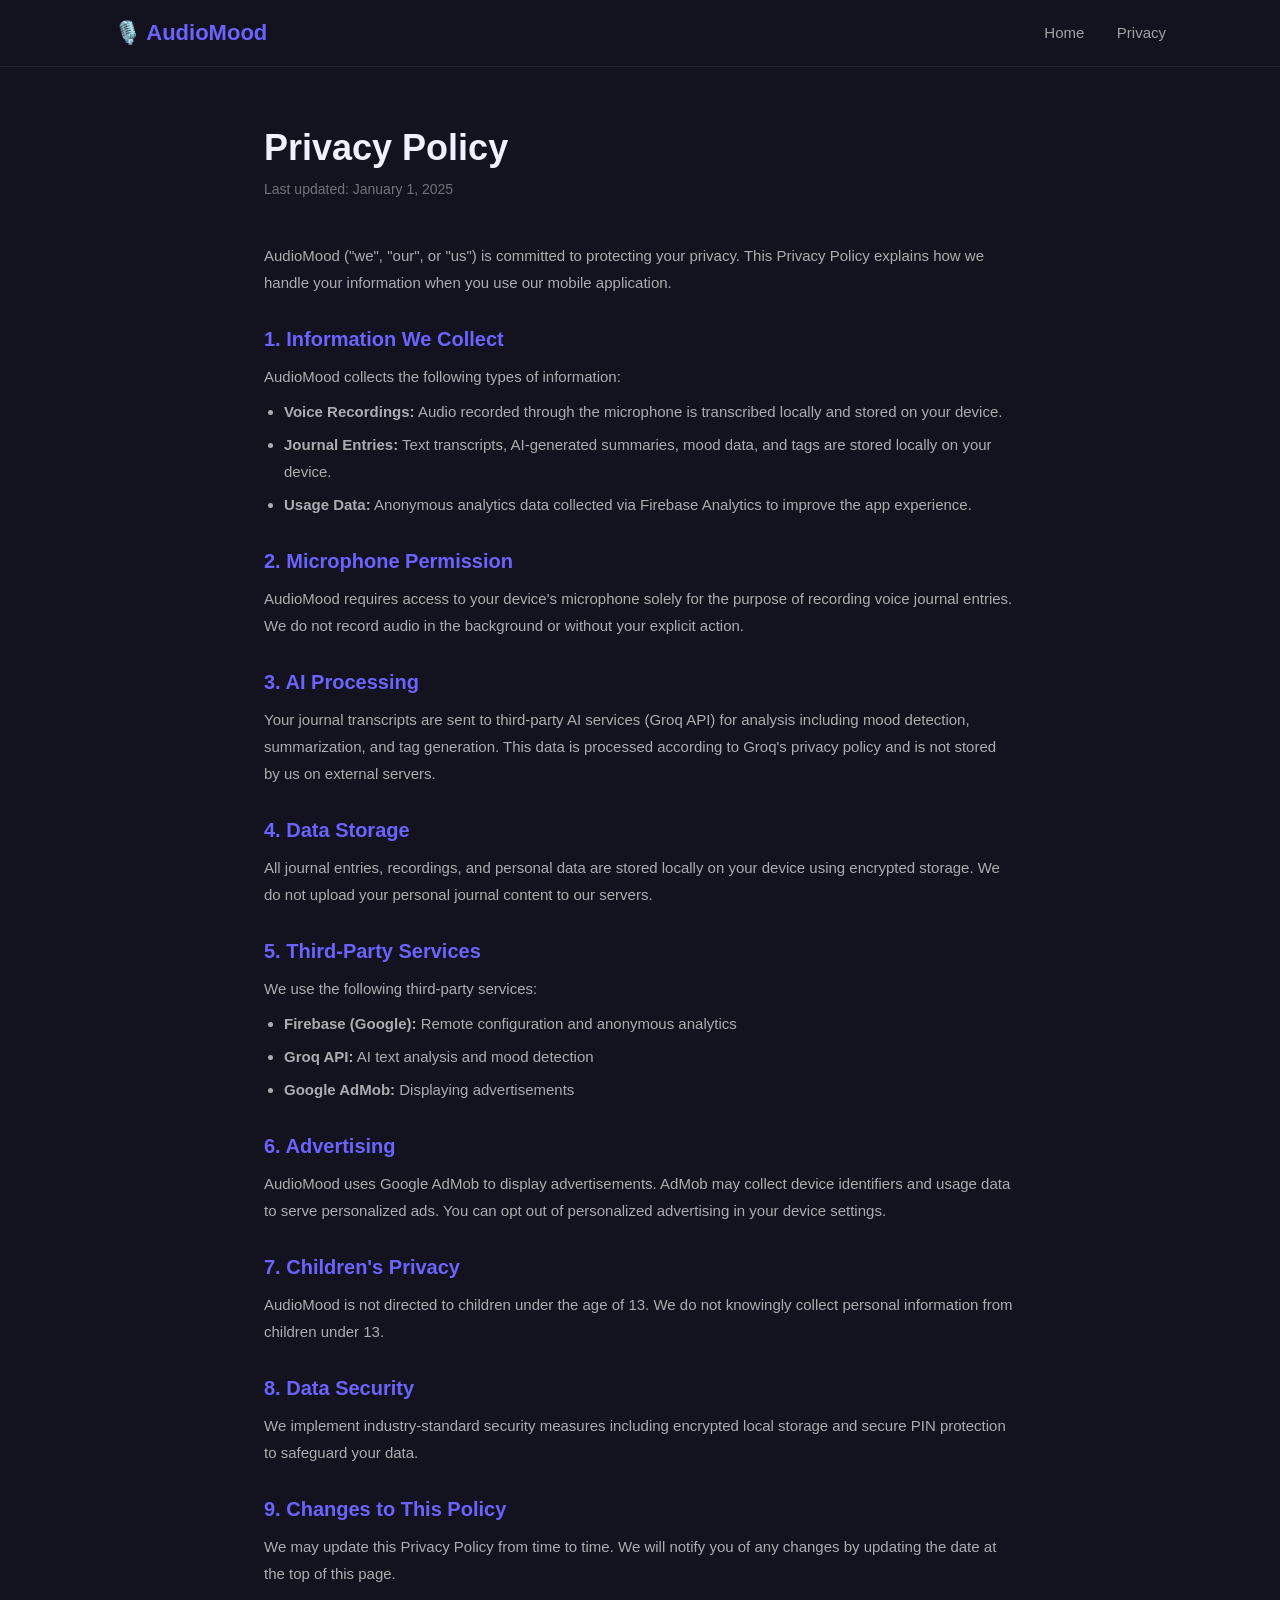
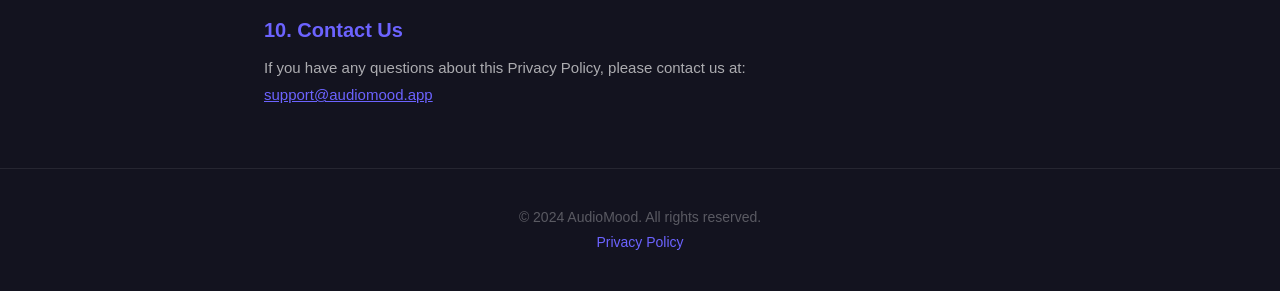
==== privacy.html @ 4d013c01 "Add initial HTML structure and styles for AudioMood web application" ====
<!DOCTYPE html>
<html lang="en">
<head>
    <meta charset="UTF-8">
    <meta name="viewport" content="width=device-width, initial-scale=1.0">
    <title>Privacy Policy - AudioMood</title>
    <link rel="stylesheet" href="style.css">
</head>
<body>
    <nav>
        <div class="container">
            <div class="logo">🎙️ AudioMood</div>
            <div class="nav-links">
                <a href="index.html">Home</a>
                <a href="privacy.html">Privacy</a>
            </div>
        </div>
    </nav>

    <div class="privacy-content">
        <h1>Privacy Policy</h1>
        <p class="date">Last updated: January 1, 2025</p>

        <p>AudioMood ("we", "our", or "us") is committed to protecting your privacy. This Privacy Policy explains how we handle your information when you use our mobile application.</p>

        <h2>1. Information We Collect</h2>
        <p>AudioMood collects the following types of information:</p>
        <ul>
            <li><strong>Voice Recordings:</strong> Audio recorded through the microphone is transcribed locally and stored on your device.</li>
            <li><strong>Journal Entries:</strong> Text transcripts, AI-generated summaries, mood data, and tags are stored locally on your device.</li>
            <li><strong>Usage Data:</strong> Anonymous analytics data collected via Firebase Analytics to improve the app experience.</li>
        </ul>

        <h2>2. Microphone Permission</h2>
        <p>AudioMood requires access to your device's microphone solely for the purpose of recording voice journal entries. We do not record audio in the background or without your explicit action.</p>

        <h2>3. AI Processing</h2>
        <p>Your journal transcripts are sent to third-party AI services (Groq API) for analysis including mood detection, summarization, and tag generation. This data is processed according to Groq's privacy policy and is not stored by us on external servers.</p>

        <h2>4. Data Storage</h2>
        <p>All journal entries, recordings, and personal data are stored locally on your device using encrypted storage. We do not upload your personal journal content to our servers.</p>

        <h2>5. Third-Party Services</h2>
        <p>We use the following third-party services:</p>
        <ul>
            <li><strong>Firebase (Google):</strong> Remote configuration and anonymous analytics</li>
            <li><strong>Groq API:</strong> AI text analysis and mood detection</li>
            <li><strong>Google AdMob:</strong> Displaying advertisements</li>
        </ul>

        <h2>6. Advertising</h2>
        <p>AudioMood uses Google AdMob to display advertisements. AdMob may collect device identifiers and usage data to serve personalized ads. You can opt out of personalized advertising in your device settings.</p>

        <h2>7. Children's Privacy</h2>
        <p>AudioMood is not directed to children under the age of 13. We do not knowingly collect personal information from children under 13.</p>

        <h2>8. Data Security</h2>
        <p>We implement industry-standard security measures including encrypted local storage and secure PIN protection to safeguard your data.</p>

        <h2>9. Changes to This Policy</h2>
        <p>We may update this Privacy Policy from time to time. We will notify you of any changes by updating the date at the top of this page.</p>

        <h2>10. Contact Us</h2>
        <p>If you have any questions about this Privacy Policy, please contact us at:<br>
        <a href="mailto:support@audiomood.app">support@audiomood.app</a></p>
    </div>

    <footer>
        <div class="container">
            <p>&copy; 2024 AudioMood. All rights reserved.</p>
            <a href="privacy.html">Privacy Policy</a>
        </div>
    </footer>
</body>
</html>
---- style.css ----
* {
    margin: 0;
    padding: 0;
    box-sizing: border-box;
}

body {
    font-family: -apple-system, BlinkMacSystemFont, 'Segoe UI', sans-serif;
    background: #13131F;
    color: #F0F0FF;
}

.container {
    max-width: 1100px;
    margin: 0 auto;
    padding: 0 24px;
}

/* NAV */
nav {
    padding: 20px 0;
    border-bottom: 1px solid rgba(255,255,255,0.08);
    position: sticky;
    top: 0;
    background: #13131F;
    z-index: 100;
}

nav .container {
    display: flex;
    justify-content: space-between;
    align-items: center;
}

.logo {
    font-size: 22px;
    font-weight: 700;
    color: #6C63FF;
}

.nav-links a {
    color: rgba(255,255,255,0.6);
    text-decoration: none;
    margin-left: 28px;
    font-size: 15px;
    transition: color 0.2s;
}

.nav-links a:hover {
    color: #6C63FF;
}

/* HERO */
.hero {
    padding: 100px 0;
    text-align: center;
    background: linear-gradient(180deg, #1E1A3E 0%, #13131F 100%);
}

.hero h1 {
    font-size: 52px;
    font-weight: 800;
    line-height: 1.2;
    background: linear-gradient(135deg, #fff 0%, #6C63FF 100%);
    -webkit-background-clip: text;
    -webkit-text-fill-color: transparent;
    margin-bottom: 20px;
}

.hero p {
    font-size: 20px;
    color: rgba(255,255,255,0.5);
    margin-bottom: 40px;
}

.btn {
    display: inline-block;
    background: linear-gradient(135deg, #6C63FF, #4A42D6);
    color: #fff;
    padding: 16px 36px;
    border-radius: 50px;
    text-decoration: none;
    font-size: 16px;
    font-weight: 600;
    transition: transform 0.2s, box-shadow 0.2s;
    box-shadow: 0 8px 32px rgba(108,99,255,0.4);
}

.btn:hover {
    transform: translateY(-2px);
    box-shadow: 0 12px 40px rgba(108,99,255,0.5);
}

/* FEATURES */
.features {
    padding: 80px 0;
}

.features .container {
    display: grid;
    grid-template-columns: repeat(auto-fit, minmax(300px, 1fr));
    gap: 24px;
}

.feature {
    background: #1E1E2E;
    border-radius: 20px;
    padding: 32px;
    border: 1px solid rgba(108,99,255,0.15);
    transition: transform 0.2s, border-color 0.2s;
}

.feature:hover {
    transform: translateY(-4px);
    border-color: rgba(108,99,255,0.4);
}

.feature .icon {
    font-size: 36px;
    margin-bottom: 16px;
}

.feature h3 {
    font-size: 18px;
    font-weight: 700;
    margin-bottom: 10px;
    color: #F0F0FF;
}

.feature p {
    color: rgba(255,255,255,0.5);
    font-size: 14px;
    line-height: 1.6;
}

/* FOOTER */
footer {
    padding: 40px 0;
    border-top: 1px solid rgba(255,255,255,0.08);
    text-align: center;
}

footer p {
    color: rgba(255,255,255,0.3);
    font-size: 14px;
    margin-bottom: 8px;
}

footer a {
    color: #6C63FF;
    text-decoration: none;
    font-size: 14px;
}

/* PRIVACY PAGE */
.privacy-content {
    max-width: 800px;
    margin: 60px auto;
    padding: 0 24px;
}

.privacy-content h1 {
    font-size: 36px;
    font-weight: 800;
    margin-bottom: 8px;
}

.privacy-content .date {
    color: rgba(255,255,255,0.4);
    font-size: 14px;
    margin-bottom: 40px;
}

.privacy-content h2 {
    font-size: 20px;
    font-weight: 700;
    margin: 32px 0 12px;
    color: #6C63FF;
}

.privacy-content p, .privacy-content li {
    color: rgba(255,255,255,0.65);
    font-size: 15px;
    line-height: 1.8;
}

.privacy-content ul {
    padding-left: 20px;
    margin-top: 8px;
}

.privacy-content li {
    margin-bottom: 6px;
}

.privacy-content a {
    color: #6C63FF;
}

@media (max-width: 600px) {
    .hero h1 { font-size: 32px; }
    .hero p { font-size: 16px; }
}
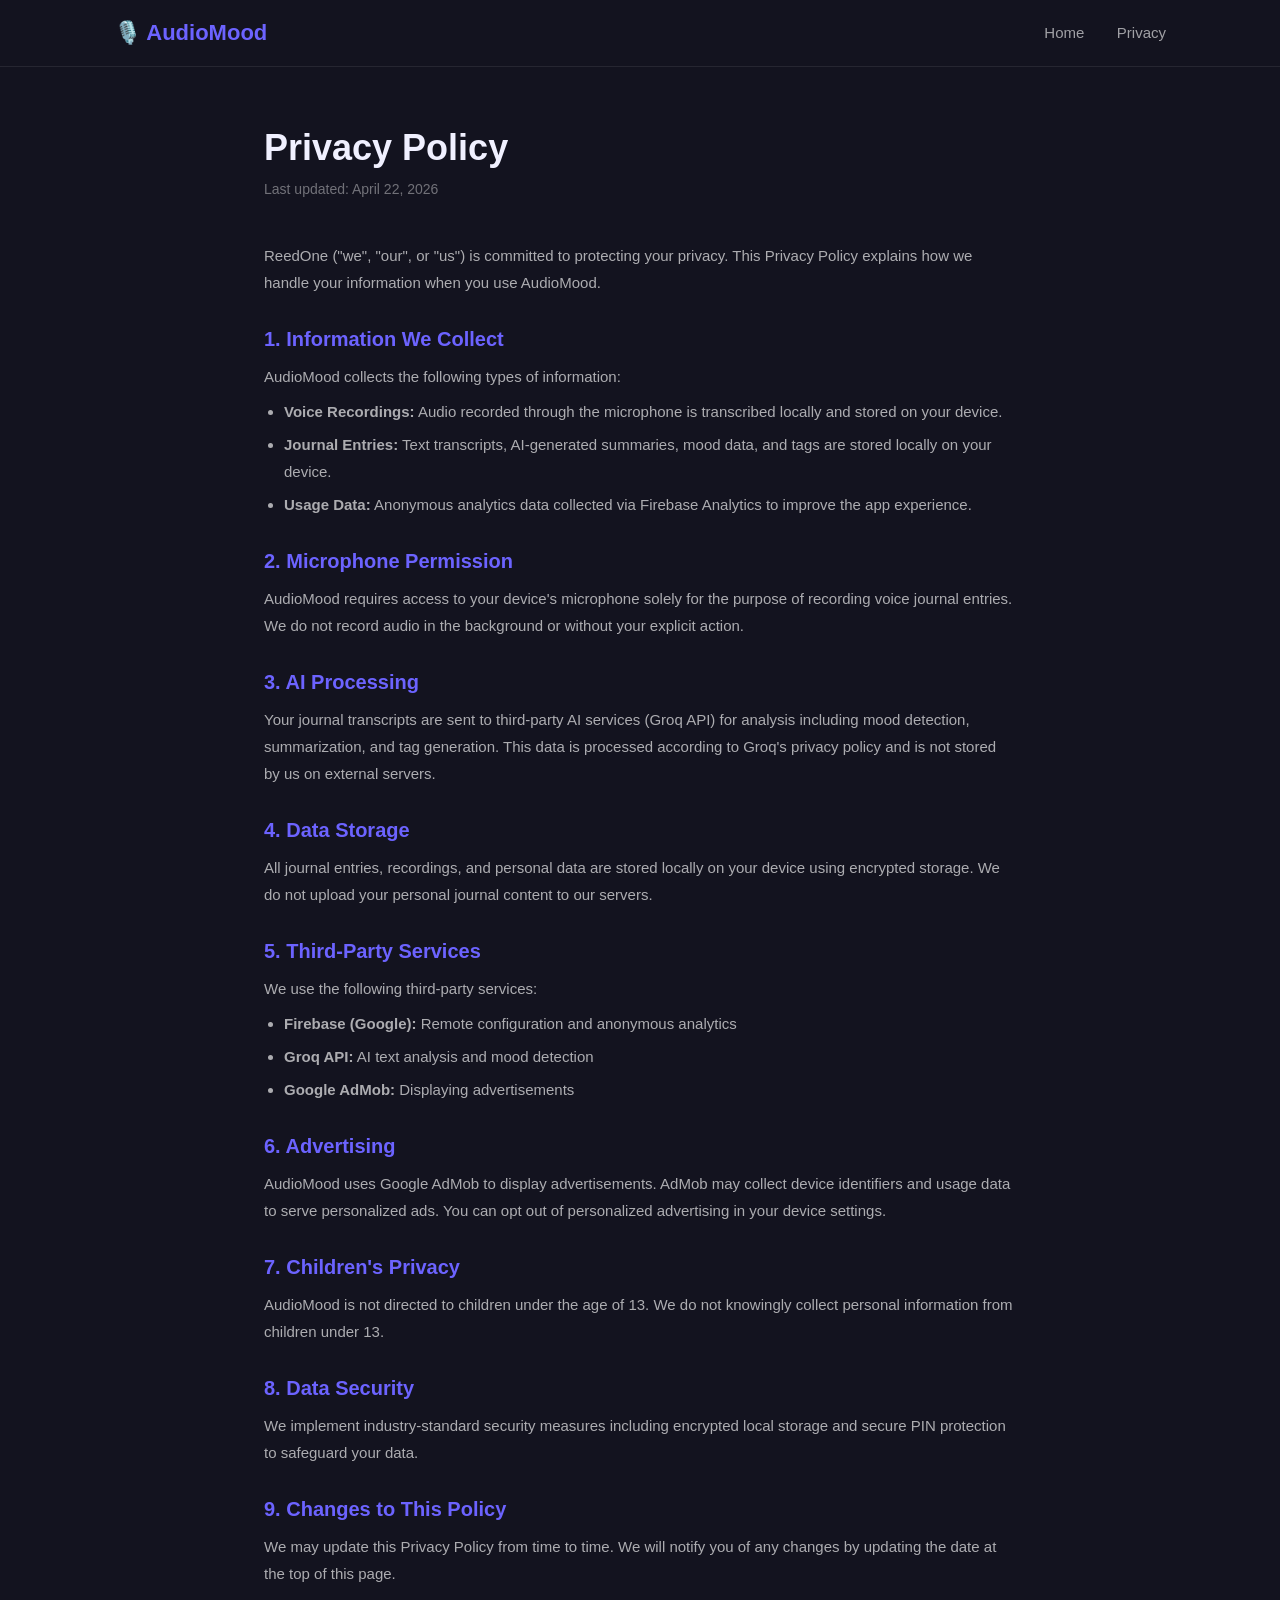
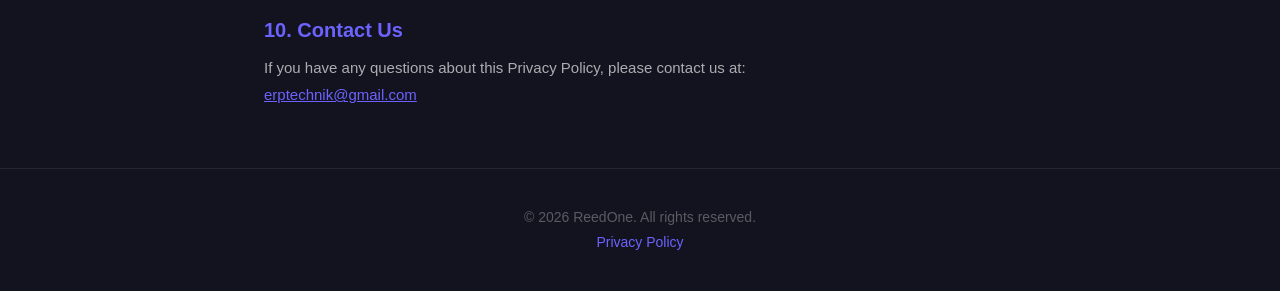
==== commit f1495373: "update" ====
--- a/privacy.html
+++ b/privacy.html
@@ -19,9 +19,9 @@
 
     <div class="privacy-content">
         <h1>Privacy Policy</h1>
-        <p class="date">Last updated: January 1, 2025</p>
+        <p class="date">Last updated: April 22, 2026</p>
 
-        <p>AudioMood ("we", "our", or "us") is committed to protecting your privacy. This Privacy Policy explains how we handle your information when you use our mobile application.</p>
+        <p>ReedOne ("we", "our", or "us") is committed to protecting your privacy. This Privacy Policy explains how we handle your information when you use AudioMood.</p>
 
         <h2>1. Information We Collect</h2>
         <p>AudioMood collects the following types of information:</p>
@@ -62,12 +62,12 @@
 
         <h2>10. Contact Us</h2>
         <p>If you have any questions about this Privacy Policy, please contact us at:<br>
-        <a href="mailto:support@audiomood.app">support@audiomood.app</a></p>
+        <a href="mailto:erptechnik@gmail.com">erptechnik@gmail.com</a></p>
     </div>
 
     <footer>
         <div class="container">
-            <p>&copy; 2024 AudioMood. All rights reserved.</p>
+            <p>&copy; 2026 ReedOne. All rights reserved.</p>
             <a href="privacy.html">Privacy Policy</a>
         </div>
     </footer>
